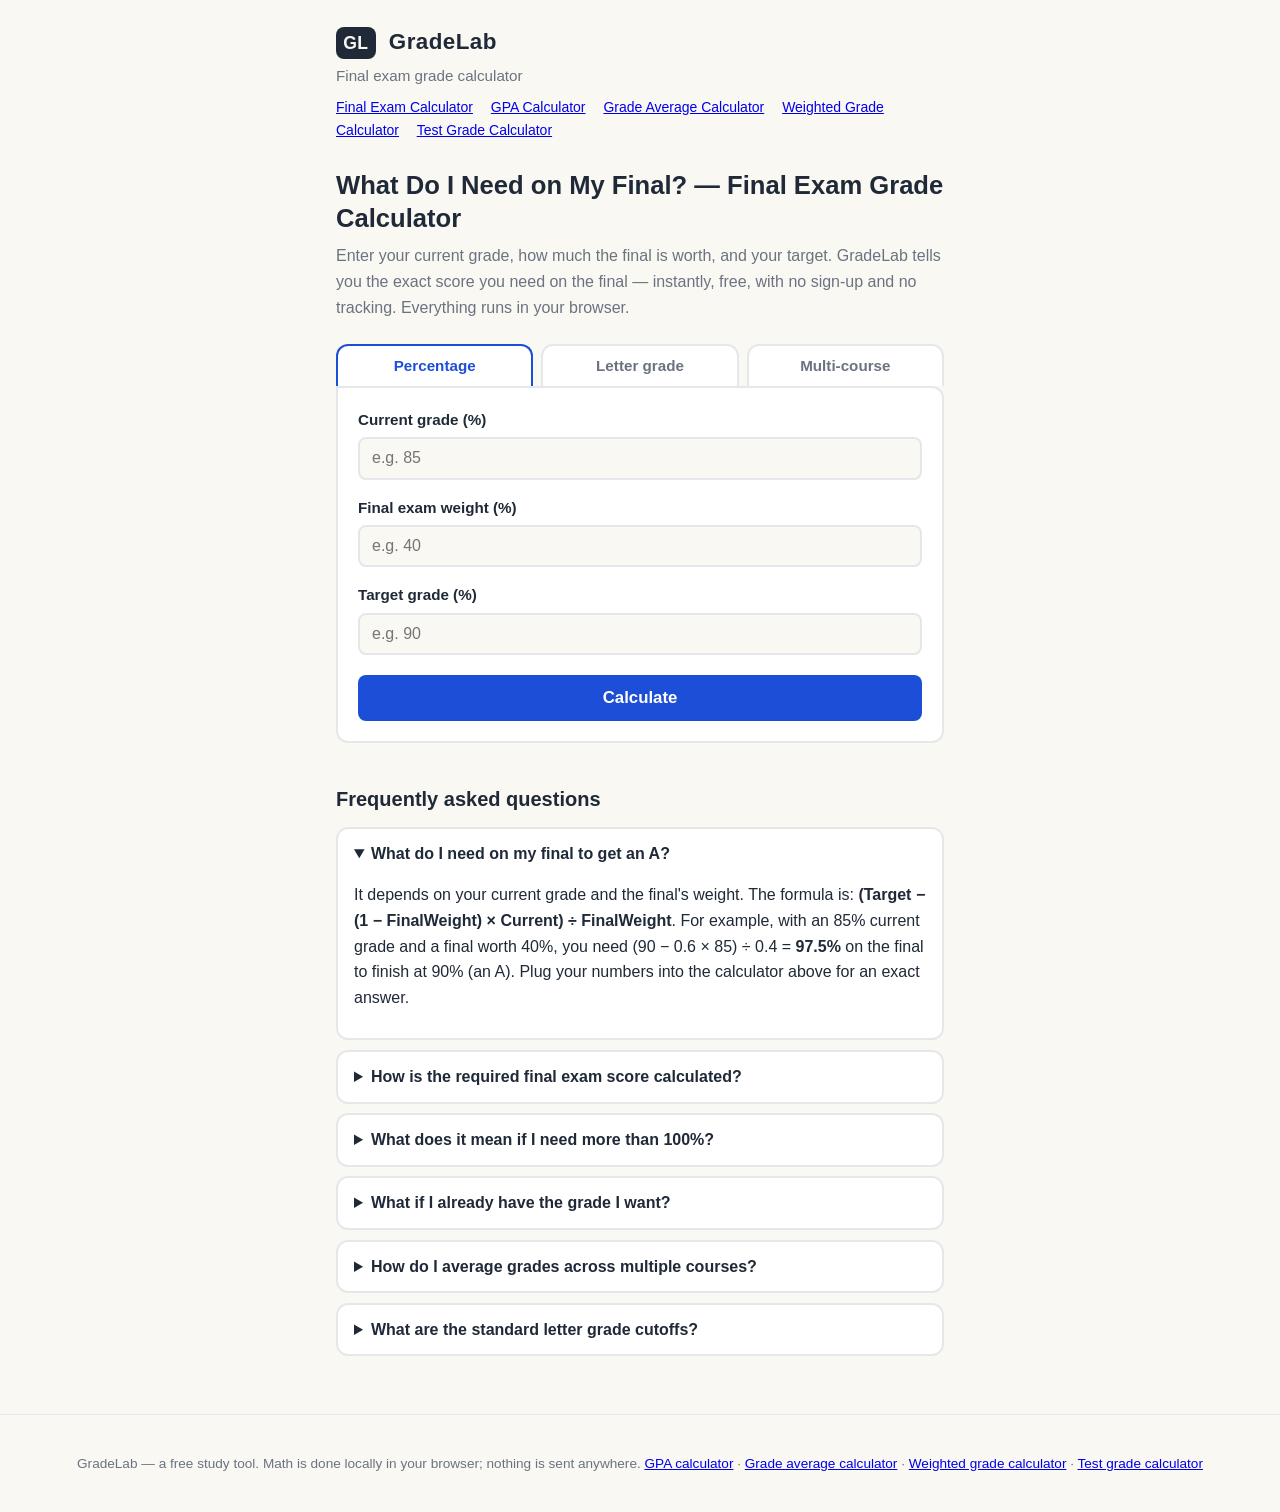
==== index.html @ ca59b260 "deploy index.html" ====
<!DOCTYPE html>
<html lang="en">
<head>
<meta charset="UTF-8">
<meta name="viewport" content="width=device-width, initial-scale=1.0">
<title>GradeLab — Final Exam Grade Calculator: What Do I Need on My Final?</title>
<meta name="description" content="Free final exam grade calculator. Enter your current grade, the final's weight, and your target — see exactly what score you need on the final. Supports letter grades and weighted multi-course averages. No sign-up, no tracking.">
<link rel="canonical" href="https://grade.mimito6.uk/">
<meta property="og:title" content="GradeLab — Final Exam Grade Calculator">
<meta property="og:description" content="Find out exactly what score you need on your final exam to hit your target grade. Free, instant, no sign-up.">
<meta property="og:type" content="website">
<meta property="og:url" content="https://grade.mimito6.uk/">
<link rel="stylesheet" href="styles.css">
<script type="application/ld+json">
{
  "@context": "https://schema.org",
  "@type": "WebApplication",
  "name": "GradeLab — Final Exam Grade Calculator",
  "url": "https://grade.mimito6.uk/",
  "applicationCategory": "EducationalApplication",
  "operatingSystem": "Any",
  "offers": { "@type": "Offer", "price": "0", "priceCurrency": "USD" },
  "description": "Free final exam grade calculator. Enter your current grade, the final exam's weight, and your target grade to see the exact score you need on the final."
}
</script>
<script type="application/ld+json">
{
  "@context": "https://schema.org",
  "@type": "FAQPage",
  "mainEntity": [
    {
      "@type": "Question",
      "name": "What do I need on my final to get an A?",
      "acceptedAnswer": { "@type": "Answer", "text": "It depends on your current grade and how much the final is worth. Use the formula: (Target − (1 − FinalWeight) × Current) ÷ FinalWeight. For example, with an 85% current grade and a final worth 40%, you need (90 − 0.6 × 85) ÷ 0.4 = 97.5% on the final to finish with a 90% (A). Enter your numbers in GradeLab's calculator above for an exact answer." }
    },
    {
      "@type": "Question",
      "name": "How is the required final exam score calculated?",
      "acceptedAnswer": { "@type": "Answer", "text": "The final course grade is a weighted average: FinalGrade = CurrentGrade × (1 − w) + FinalScore × w, where w is the final exam's weight as a decimal. Solving for the final score gives: Required = (Target − (1 − w) × Current) ÷ w." }
    },
    {
      "@type": "Question",
      "name": "What does it mean if the calculator says I need more than 100%?",
      "acceptedAnswer": { "@type": "Answer", "text": "It means the target is mathematically out of reach through the final exam alone — even a perfect 100% would not be enough. In that case the honest options are to aim for the highest achievable grade or ask your instructor about extra credit." }
    },
    {
      "@type": "Question",
      "name": "What if I already have the grade I want before the final?",
      "acceptedAnswer": { "@type": "Answer", "text": "If your current grade alone (weighted) already reaches your target, the required final score is zero or negative — meaning you are already safe. You cannot score below zero, so the calculator reports that you have locked in the grade." }
    },
    {
      "@type": "Question",
      "name": "How do I calculate grades across multiple courses with different weights?",
      "acceptedAnswer": { "@type": "Answer", "text": "Multiply each course grade by its weight and add them up; the weights must sum to 1 (or 100%). GradeLab's multi-course mode does this for you and shows the required final score for each course toward a shared target." }
    },
    {
      "@type": "Question",
      "name": "What are the standard letter grade cutoffs?",
      "acceptedAnswer": { "@type": "Answer", "text": "The common US scale is A ≥ 90%, B ≥ 80%, C ≥ 70%, D ≥ 60%, and F below 60%. With plus/minus grading, A+ ≥ 97%, A ≥ 93%, and A− ≥ 90%. Grading scales vary by school and instructor, so always confirm your syllabus." }
    }
  ]
}
</script>
</head>
<body>
<header class="site-header">
  <div class="brand"><span class="brand-mark">GL</span> GradeLab</div>
  <p class="tagline">Final exam grade calculator</p>
  <nav class="tools-nav" aria-label="GradeLab tools" style="margin-top:8px;font-size:14px;">
    <a href="./" aria-current="page" style="margin-right:14px;">Final Exam Calculator</a>
    <a href="gpa-calculator" style="margin-right:14px;">GPA Calculator</a>
    <a href="grade-average" style="margin-right:14px;">Grade Average Calculator</a>
    <a href="weighted-grade" style="margin-right:14px;">Weighted Grade Calculator</a>
    <a href="test-grade">Test Grade Calculator</a>
  </nav>
</header>

<main>
  <h1>What Do I Need on My Final? — Final Exam Grade Calculator</h1>
  <p class="intro">Enter your current grade, how much the final is worth, and your target. GradeLab tells you the exact score you need on the final — instantly, free, with no sign-up and no tracking. Everything runs in your browser.</p>

  <nav class="tabs" aria-label="Calculator modes">
    <button class="tab active" data-tab="percent" aria-selected="true">Percentage</button>
    <button class="tab" data-tab="letter" aria-selected="false">Letter grade</button>
    <button class="tab" data-tab="multi" aria-selected="false">Multi-course</button>
  </nav>

  <!-- Percentage mode -->
  <section id="tab-percent" class="panel active" aria-label="Percentage calculator">
    <div class="field">
      <label for="p-current">Current grade (%)</label>
      <input id="p-current" type="number" min="0" max="100" step="0.1" placeholder="e.g. 85" inputmode="decimal">
    </div>
    <div class="field">
      <label for="p-weight">Final exam weight (%)</label>
      <input id="p-weight" type="number" min="0.1" max="100" step="0.1" placeholder="e.g. 40" inputmode="decimal">
    </div>
    <div class="field">
      <label for="p-target">Target grade (%)</label>
      <input id="p-target" type="number" min="0" max="100" step="0.1" placeholder="e.g. 90" inputmode="decimal">
    </div>
    <button class="calc-btn" data-mode="percent">Calculate</button>
    <div class="result" id="result-percent" aria-live="polite"></div>
  </section>

  <!-- Letter grade mode -->
  <section id="tab-letter" class="panel" aria-label="Letter grade calculator">
    <div class="field">
      <label for="l-current">Current grade (%)</label>
      <input id="l-current" type="number" min="0" max="100" step="0.1" placeholder="e.g. 85" inputmode="decimal">
    </div>
    <div class="field">
      <label for="l-weight">Final exam weight (%)</label>
      <input id="l-weight" type="number" min="0.1" max="100" step="0.1" placeholder="e.g. 40" inputmode="decimal">
    </div>
    <div class="field">
      <label for="l-target">Target letter grade</label>
      <select id="l-target">
        <option value="A">A (≥90%)</option>
        <option value="B">B (≥80%)</option>
        <option value="C">C (≥70%)</option>
        <option value="D">D (≥60%)</option>
      </select>
    </div>
    <div class="field checkbox-field">
      <label><input type="checkbox" id="l-plusminus"> Use plus/minus scale (A+ ≥97, A ≥93, A− ≥90…)</label>
    </div>
    <button class="calc-btn" data-mode="letter">Calculate</button>
    <div class="result" id="result-letter" aria-live="polite"></div>
    <p class="note">Standard US cutoffs; your school's scale may differ — check your syllabus.</p>
  </section>

  <!-- Multi-course mode -->
  <section id="tab-multi" class="panel" aria-label="Multi-course calculator">
    <p class="hint">Add one row per course. Weights must add up to 100%.</p>
    <div id="course-rows"></div>
    <button class="ghost-btn" id="add-course">+ Add course</button>
    <div class="field">
      <label for="m-target">Target grade for each course (%)</label>
      <input id="m-target" type="number" min="0" max="100" step="0.1" placeholder="e.g. 90" inputmode="decimal">
    </div>
    <div class="field">
      <label for="m-weight">Final exam weight in each course (%)</label>
      <input id="m-weight" type="number" min="0.1" max="100" step="0.1" placeholder="e.g. 40" inputmode="decimal">
    </div>
    <button class="calc-btn" data-mode="multi">Calculate</button>
    <div class="result" id="result-multi" aria-live="polite"></div>
  </section>

  <section class="faq" aria-label="Frequently asked questions">
    <h2>Frequently asked questions</h2>
    <details open>
      <summary>What do I need on my final to get an A?</summary>
      <p>It depends on your current grade and the final's weight. The formula is: <strong>(Target − (1 − FinalWeight) × Current) ÷ FinalWeight</strong>. For example, with an 85% current grade and a final worth 40%, you need (90 − 0.6 × 85) ÷ 0.4 = <strong>97.5%</strong> on the final to finish at 90% (an A). Plug your numbers into the calculator above for an exact answer.</p>
    </details>
    <details>
      <summary>How is the required final exam score calculated?</summary>
      <p>Your final course grade is a weighted average: <strong>FinalGrade = CurrentGrade × (1 − w) + FinalScore × w</strong>, where <em>w</em> is the final exam's weight as a decimal (e.g. 40% → 0.4). Solving for the final score gives: <strong>Required = (Target − (1 − w) × Current) ÷ w</strong>.</p>
    </details>
    <details>
      <summary>What does it mean if I need more than 100%?</summary>
      <p>It means the target is mathematically out of reach through the final alone — even a perfect score wouldn't get you there. The honest move is to aim for the highest grade you <em>can</em> reach, or ask your instructor about extra credit.</p>
    </details>
    <details>
      <summary>What if I already have the grade I want?</summary>
      <p>If your current grade, weighted, already meets your target, the required final score is zero or negative. That means you're already safe — you've locked in the grade no matter what happens on the final (as long as the syllabus doesn't require a minimum final score).</p>
    </details>
    <details>
      <summary>How do I average grades across multiple courses?</summary>
      <p>Multiply each course grade by its weight and add them up; the weights must total 100%. The multi-course mode above does this for you and shows the required final score for each course toward a shared target.</p>
    </details>
    <details>
      <summary>What are the standard letter grade cutoffs?</summary>
      <p>The common US scale is A ≥ 90%, B ≥ 80%, C ≥ 70%, D ≥ 60%, F below 60%. With plus/minus grading: A+ ≥ 97%, A ≥ 93%, A− ≥ 90%. Grading scales vary by school and instructor, so always confirm your syllabus.</p>
    </details>
  </section>
</main>

<footer class="site-footer">
  <p>GradeLab — a free study tool. Math is done locally in your browser; nothing is sent anywhere. <a href="gpa-calculator">GPA calculator</a> · <a href="grade-average">Grade average calculator</a> · <a href="weighted-grade">Weighted grade calculator</a> · <a href="test-grade">Test grade calculator</a></p>
</footer>

<script src="app.js"></script>
</body>
</html>
---- styles.css ----
/* GradeLab — grade-sheet inspired, mobile-first, no external requests */
:root {
  --paper: #faf8f3;
  --ink: #1f2937;
  --muted: #6b7280;
  --accent: #1d4ed8;
  --accent-soft: #dbeafe;
  --good: #166534;
  --good-bg: #dcfce7;
  --warn: #92400e;
  --warn-bg: #fef3c7;
  --bad: #991b1b;
  --bad-bg: #fee2e2;
  --line: #e5e7eb;
  --radius: 12px;
}
* { box-sizing: border-box; }
body {
  margin: 0;
  background: var(--paper);
  color: var(--ink);
  font-family: -apple-system, BlinkMacSystemFont, "Segoe UI", Roboto, Helvetica, Arial, sans-serif;
  line-height: 1.6;
}
.site-header {
  padding: 1.5rem 1rem 0.5rem;
  max-width: 640px;
  margin: 0 auto;
}
.brand { font-weight: 800; font-size: 1.4rem; letter-spacing: 0.02em; }
.brand-mark {
  display: inline-block;
  background: var(--ink);
  color: var(--paper);
  border-radius: 8px;
  padding: 0.1rem 0.45rem;
  margin-right: 0.4rem;
  font-size: 1.1rem;
}
.tagline { color: var(--muted); margin: 0.25rem 0 0; font-size: 0.95rem; }
main { max-width: 640px; margin: 0 auto; padding: 0 1rem 3rem; }
h1 { font-size: 1.6rem; line-height: 1.3; margin: 1.25rem 0 0.5rem; }
.intro { color: var(--muted); margin-top: 0; }
h2 { font-size: 1.25rem; margin: 2.5rem 0 0.75rem; }

.tabs {
  display: flex;
  gap: 0.5rem;
  margin: 1.5rem 0 0;
}
.tab {
  flex: 1;
  padding: 0.7rem 0.25rem;
  border: 2px solid var(--line);
  background: #fff;
  border-radius: var(--radius) var(--radius) 0 0;
  border-bottom: none;
  font-size: 0.95rem;
  font-weight: 600;
  cursor: pointer;
  color: var(--muted);
}
.tab.active { color: var(--accent); border-color: var(--accent); background: #fff; }
.panel {
  display: none;
  background: #fff;
  border: 2px solid var(--line);
  border-top: 2px solid var(--line);
  border-radius: 0 var(--radius) var(--radius) var(--radius);
  padding: 1.25rem;
}
.panel.active { display: block; }
.field { margin-bottom: 1rem; }
.field label { display: block; font-weight: 600; margin-bottom: 0.3rem; font-size: 0.95rem; }
.field input[type="number"],
.field input[type="text"],
.field select {
  width: 100%;
  padding: 0.65rem 0.75rem;
  font-size: 1rem;
  border: 2px solid var(--line);
  border-radius: 8px;
  background: var(--paper);
}
.field input:focus, .field select:focus { outline: 2px solid var(--accent); border-color: var(--accent); }
.checkbox-field label { font-weight: 400; display: flex; gap: 0.5rem; align-items: flex-start; }
.checkbox-field input { margin-top: 0.3rem; }
.hint { color: var(--muted); font-size: 0.9rem; margin-top: 0; }
.note { color: var(--muted); font-size: 0.85rem; margin-top: 1rem; }

.calc-btn {
  width: 100%;
  padding: 0.8rem;
  font-size: 1.05rem;
  font-weight: 700;
  color: #fff;
  background: var(--accent);
  border: none;
  border-radius: 8px;
  cursor: pointer;
  margin-top: 0.25rem;
}
.calc-btn:hover { background: #1e40af; }
.ghost-btn {
  padding: 0.5rem 0.9rem;
  font-size: 0.9rem;
  font-weight: 600;
  color: var(--accent);
  background: var(--accent-soft);
  border: none;
  border-radius: 8px;
  cursor: pointer;
  margin-bottom: 1rem;
}

.result { margin-top: 1.25rem; display: none; }
.result.show { display: block; }
.result-card {
  border-radius: var(--radius);
  padding: 1rem 1.1rem;
  border: 2px solid var(--line);
}
.result-card.good { background: var(--good-bg); border-color: var(--good); }
.result-card.ok { background: #eff6ff; border-color: var(--accent); }
.result-card.close { background: var(--warn-bg); border-color: var(--warn); }
.result-card.impossible { background: var(--bad-bg); border-color: var(--bad); }
.result-card .big {
  font-size: 2rem;
  font-weight: 800;
  margin: 0.25rem 0;
}
.result-card .good .big, .result-card.good .big { color: var(--good); }
.result-card.ok .big { color: var(--accent); }
.result-card.close .big { color: var(--warn); }
.result-card.impossible .big { color: var(--bad); }
.result-card .math {
  font-size: 0.85rem;
  color: var(--muted);
  margin-top: 0.5rem;
  font-family: ui-monospace, SFMono-Regular, Menlo, monospace;
}
.result-card p { margin: 0.4rem 0; }

.course-row {
  display: grid;
  grid-template-columns: 1fr 5.5rem 5.5rem auto;
  gap: 0.5rem;
  align-items: end;
  margin-bottom: 0.75rem;
}
.course-row .field { margin-bottom: 0; }
.course-row .field label { font-size: 0.8rem; }
.remove-course {
  background: none;
  border: none;
  color: var(--bad);
  font-size: 1.3rem;
  cursor: pointer;
  padding: 0.4rem 0.5rem;
  line-height: 1;
}
.multi-summary { font-weight: 700; margin-bottom: 0.75rem; }
.multi-table { width: 100%; border-collapse: collapse; font-size: 0.95rem; }
.multi-table th, .multi-table td {
  text-align: left;
  padding: 0.5rem 0.4rem;
  border-bottom: 1px solid var(--line);
}
.multi-table td.num, .multi-table th.num { text-align: right; font-variant-numeric: tabular-nums; }

.faq details {
  background: #fff;
  border: 2px solid var(--line);
  border-radius: var(--radius);
  padding: 0.75rem 1rem;
  margin-bottom: 0.6rem;
}
.faq summary { font-weight: 700; cursor: pointer; }
.faq p { color: var(--ink); }

.site-footer {
  border-top: 1px solid var(--line);
  padding: 1.5rem 1rem;
  text-align: center;
  color: var(--muted);
  font-size: 0.85rem;
}

@media (max-width: 480px) {
  .course-row { grid-template-columns: 1fr 4.5rem 4.5rem auto; }
  h1 { font-size: 1.4rem; }
}
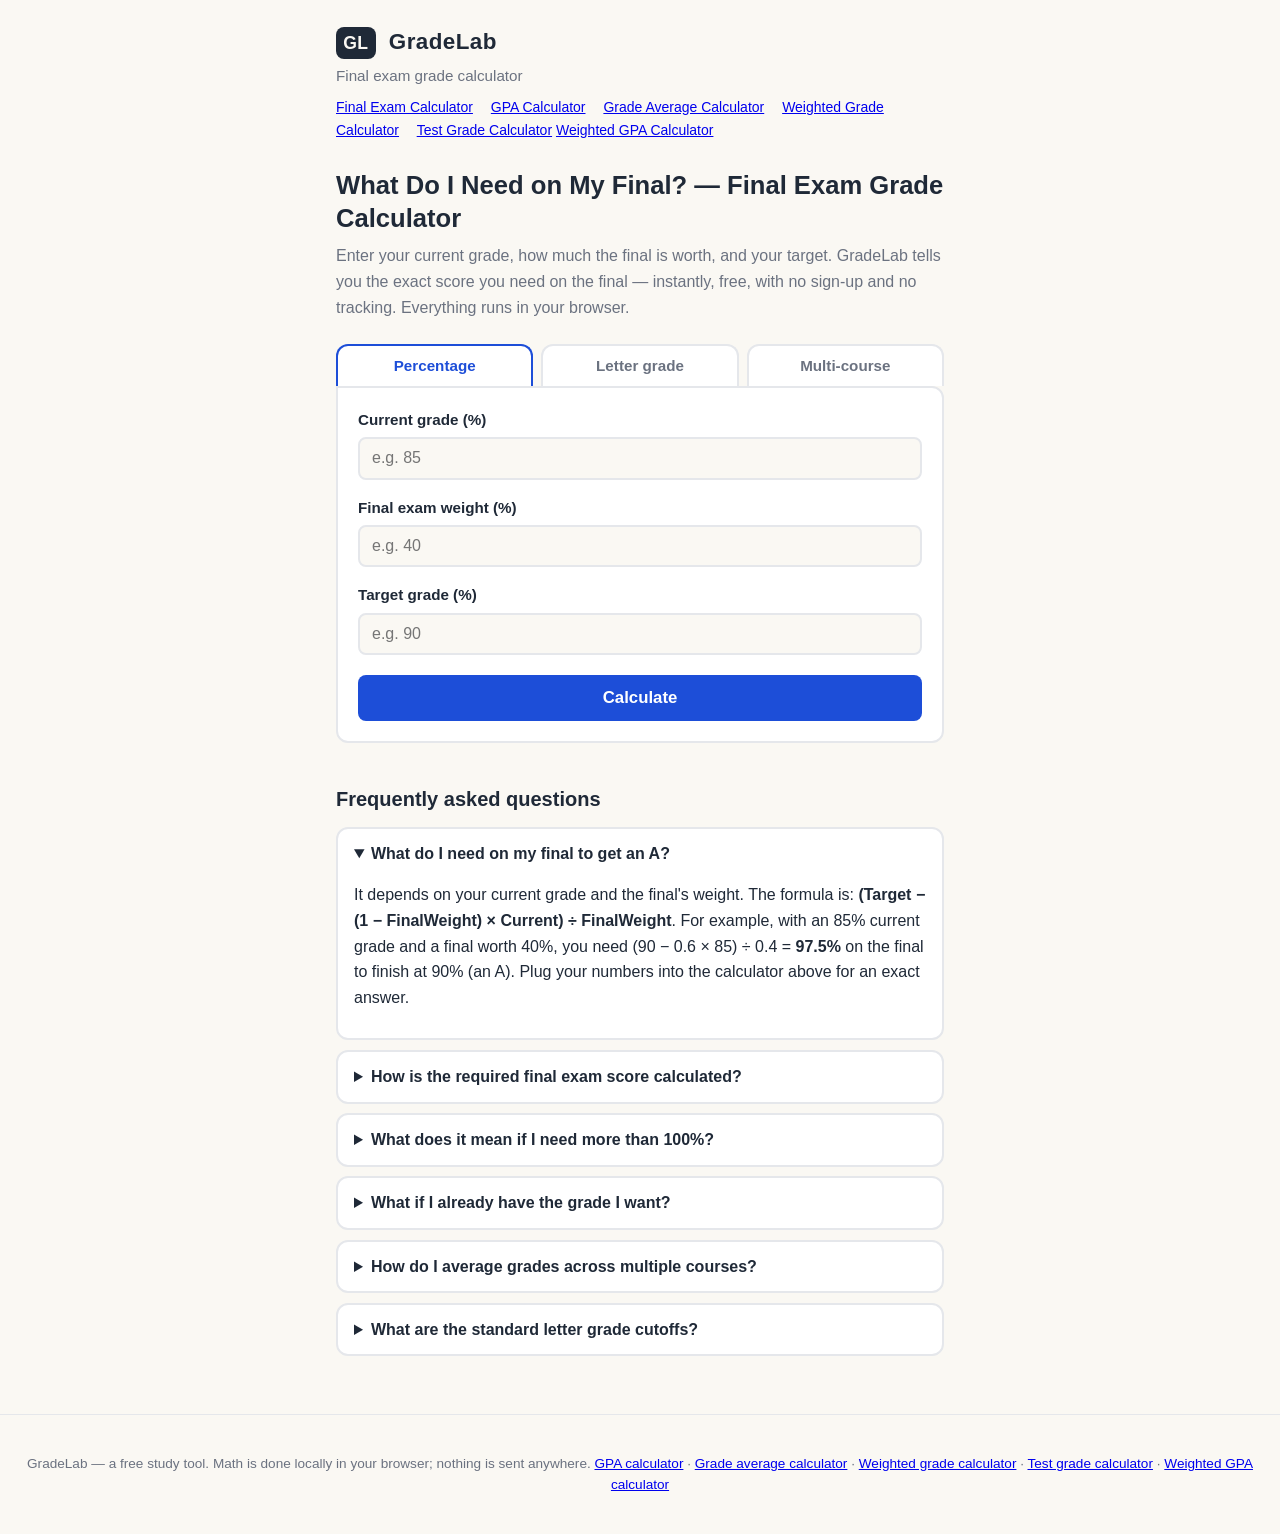
==== commit 7dd52bff: "deploy index.html" ====
--- a/index.html
+++ b/index.html
@@ -72,6 +72,7 @@
     <a href="grade-average" style="margin-right:14px;">Grade Average Calculator</a>
     <a href="weighted-grade" style="margin-right:14px;">Weighted Grade Calculator</a>
     <a href="test-grade">Test Grade Calculator</a>
+    <a href="weighted-gpa">Weighted GPA Calculator</a>
   </nav>
 </header>
 
@@ -177,7 +178,7 @@
 </main>
 
 <footer class="site-footer">
-  <p>GradeLab — a free study tool. Math is done locally in your browser; nothing is sent anywhere. <a href="gpa-calculator">GPA calculator</a> · <a href="grade-average">Grade average calculator</a> · <a href="weighted-grade">Weighted grade calculator</a> · <a href="test-grade">Test grade calculator</a></p>
+  <p>GradeLab — a free study tool. Math is done locally in your browser; nothing is sent anywhere. <a href="gpa-calculator">GPA calculator</a> · <a href="grade-average">Grade average calculator</a> · <a href="weighted-grade">Weighted grade calculator</a> · <a href="test-grade">Test grade calculator</a> · <a href="weighted-gpa">Weighted GPA calculator</a></p>
 </footer>
 
 <script src="app.js"></script>
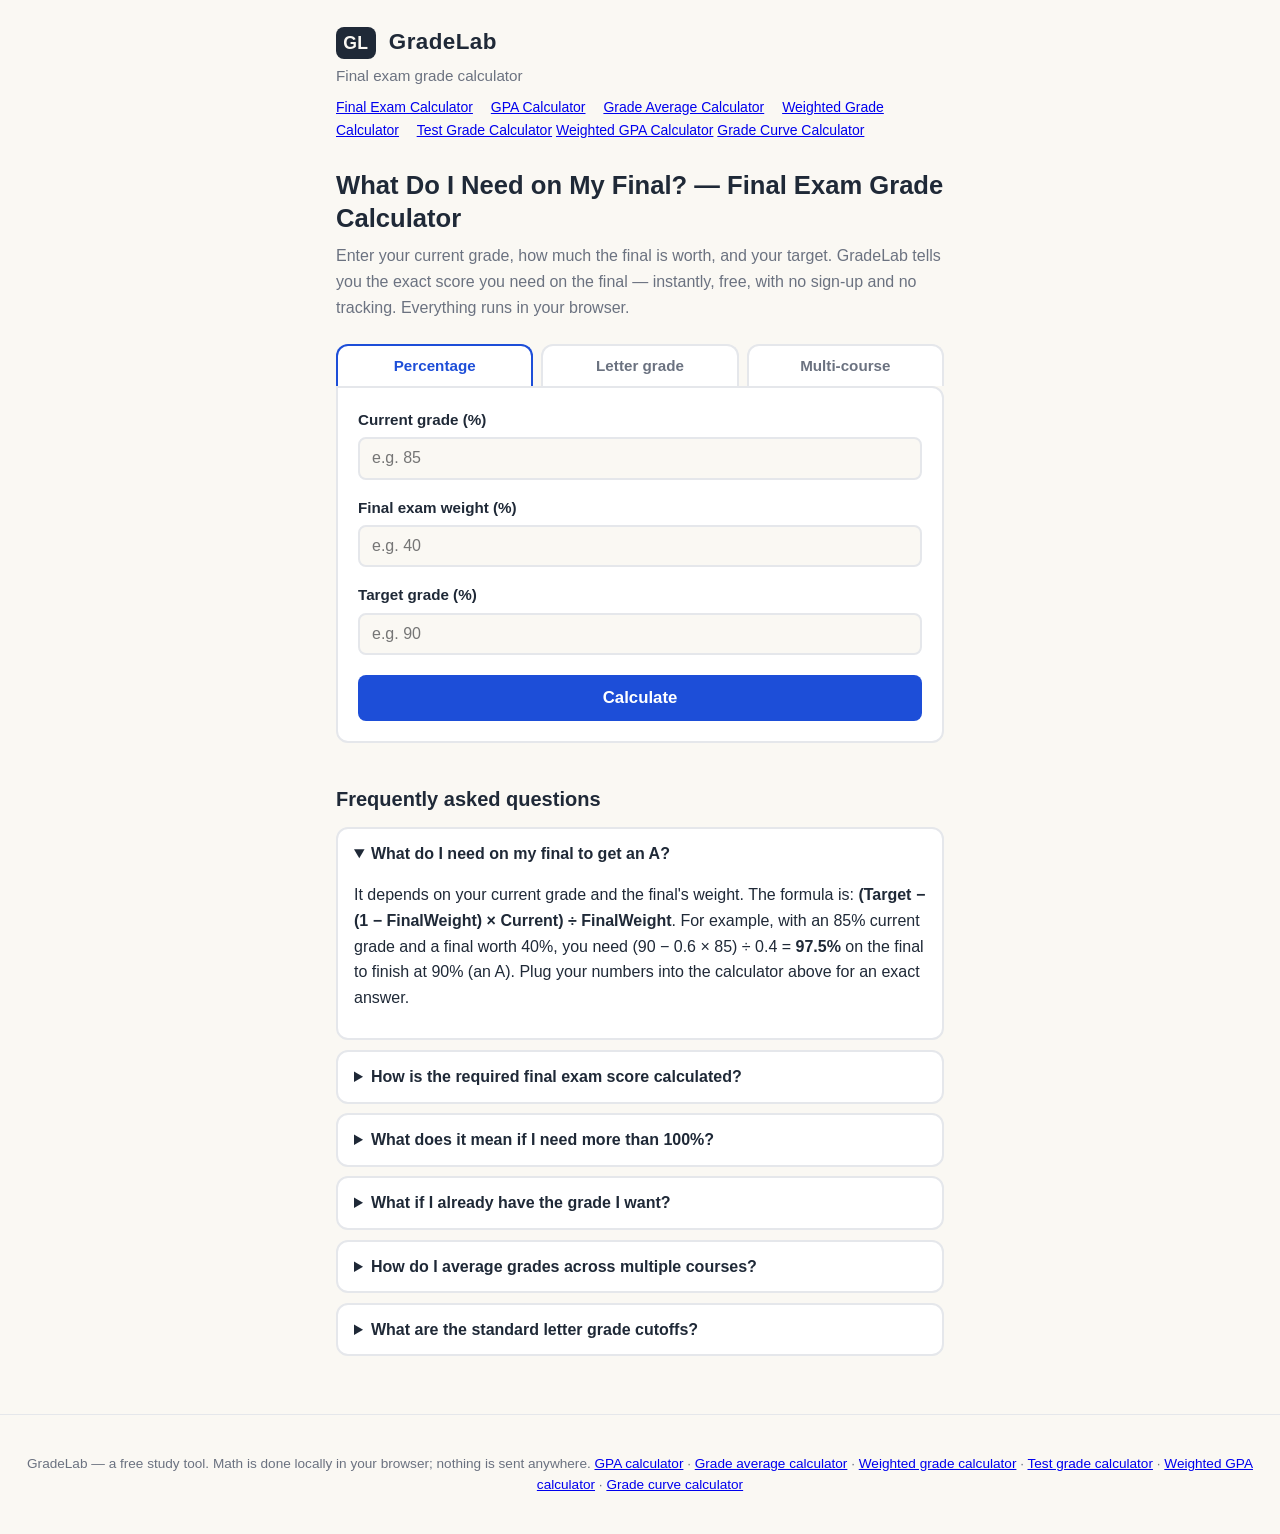
==== commit 8f921533: "deploy index.html" ====
--- a/index.html
+++ b/index.html
@@ -73,6 +73,7 @@
     <a href="weighted-grade" style="margin-right:14px;">Weighted Grade Calculator</a>
     <a href="test-grade">Test Grade Calculator</a>
     <a href="weighted-gpa">Weighted GPA Calculator</a>
+    <a href="grade-curve">Grade Curve Calculator</a>
   </nav>
 </header>
 
@@ -178,7 +179,7 @@
 </main>
 
 <footer class="site-footer">
-  <p>GradeLab — a free study tool. Math is done locally in your browser; nothing is sent anywhere. <a href="gpa-calculator">GPA calculator</a> · <a href="grade-average">Grade average calculator</a> · <a href="weighted-grade">Weighted grade calculator</a> · <a href="test-grade">Test grade calculator</a> · <a href="weighted-gpa">Weighted GPA calculator</a></p>
+  <p>GradeLab — a free study tool. Math is done locally in your browser; nothing is sent anywhere. <a href="gpa-calculator">GPA calculator</a> · <a href="grade-average">Grade average calculator</a> · <a href="weighted-grade">Weighted grade calculator</a> · <a href="test-grade">Test grade calculator</a> · <a href="weighted-gpa">Weighted GPA calculator</a> · <a href="grade-curve">Grade curve calculator</a></p>
 </footer>
 
 <script src="app.js"></script>
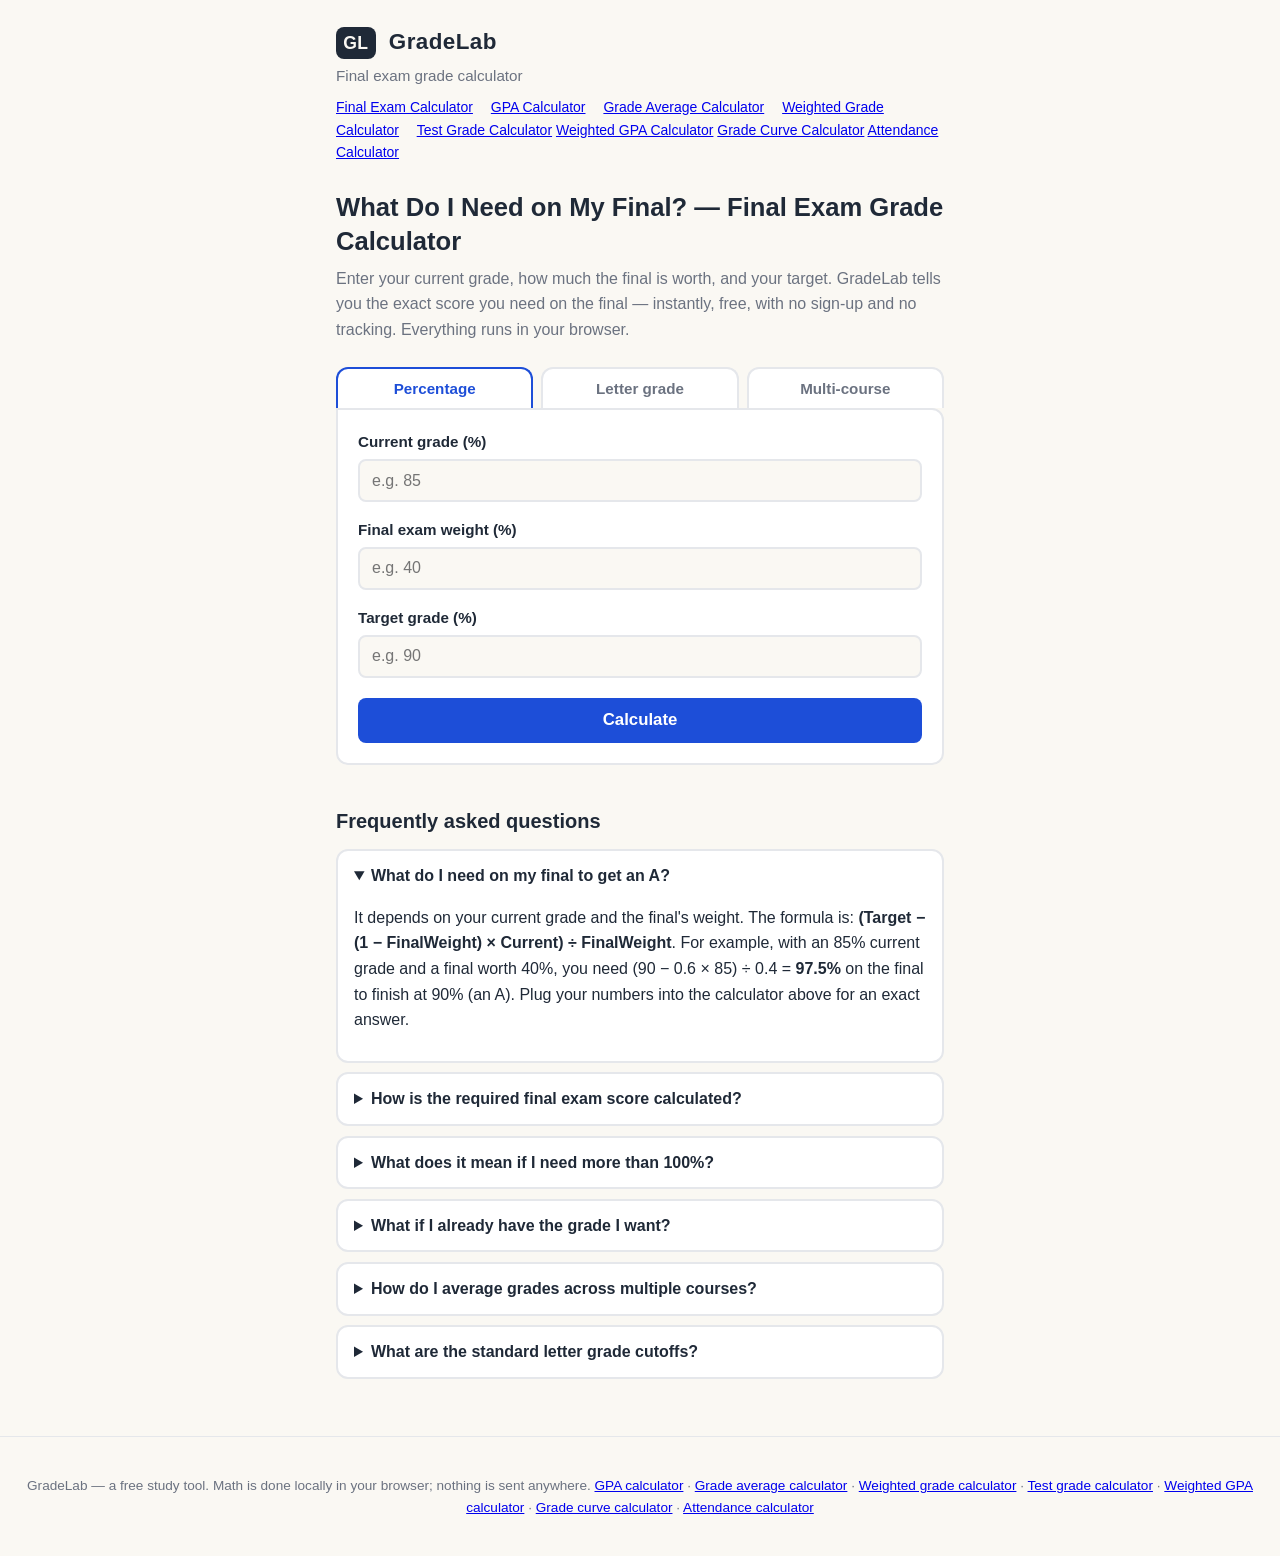
==== commit 6d48fb12: "deploy index.html" ====
--- a/index.html
+++ b/index.html
@@ -74,6 +74,7 @@
     <a href="test-grade">Test Grade Calculator</a>
     <a href="weighted-gpa">Weighted GPA Calculator</a>
     <a href="grade-curve">Grade Curve Calculator</a>
+    <a href="attendance">Attendance Calculator</a>
   </nav>
 </header>
 
@@ -179,7 +180,7 @@
 </main>
 
 <footer class="site-footer">
-  <p>GradeLab — a free study tool. Math is done locally in your browser; nothing is sent anywhere. <a href="gpa-calculator">GPA calculator</a> · <a href="grade-average">Grade average calculator</a> · <a href="weighted-grade">Weighted grade calculator</a> · <a href="test-grade">Test grade calculator</a> · <a href="weighted-gpa">Weighted GPA calculator</a> · <a href="grade-curve">Grade curve calculator</a></p>
+  <p>GradeLab — a free study tool. Math is done locally in your browser; nothing is sent anywhere. <a href="gpa-calculator">GPA calculator</a> · <a href="grade-average">Grade average calculator</a> · <a href="weighted-grade">Weighted grade calculator</a> · <a href="test-grade">Test grade calculator</a> · <a href="weighted-gpa">Weighted GPA calculator</a> · <a href="grade-curve">Grade curve calculator</a> · <a href="attendance">Attendance calculator</a></p>
 </footer>
 
 <script src="app.js"></script>
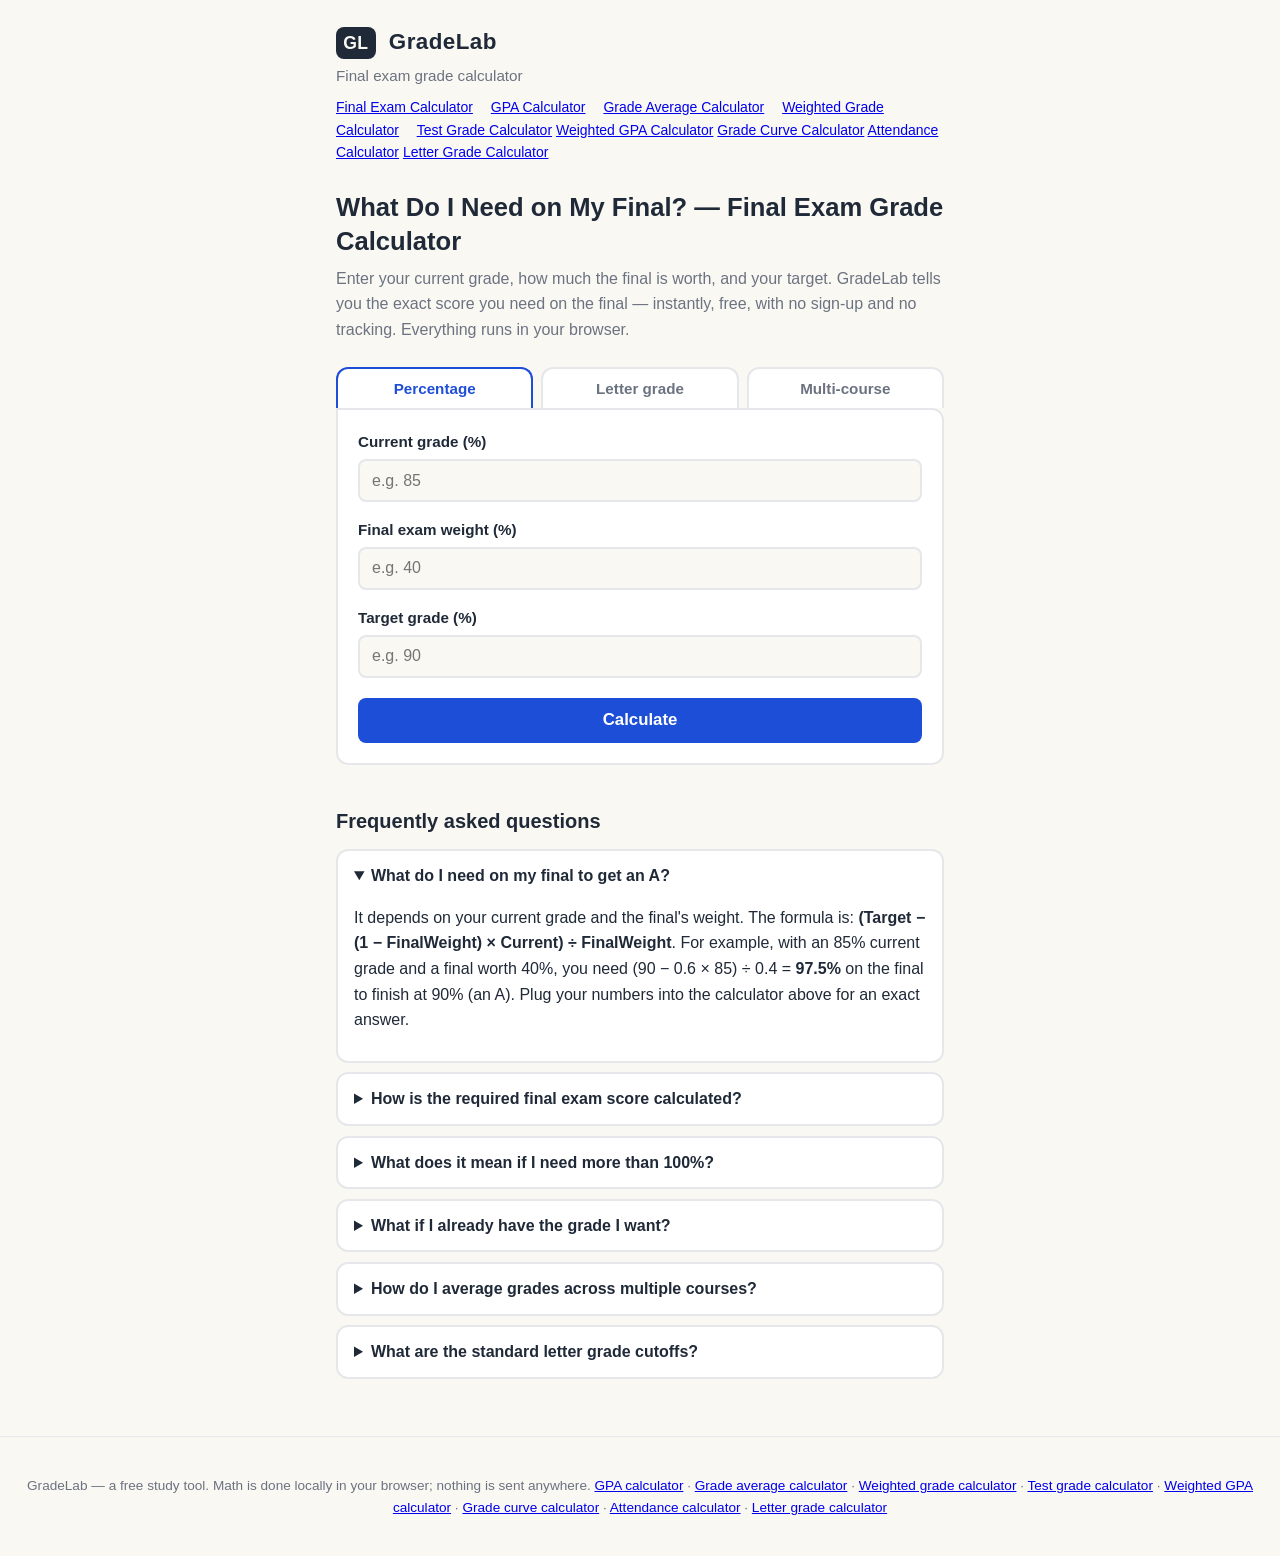
==== commit c18db790: "deploy index.html" ====
--- a/index.html
+++ b/index.html
@@ -75,6 +75,7 @@
     <a href="weighted-gpa">Weighted GPA Calculator</a>
     <a href="grade-curve">Grade Curve Calculator</a>
     <a href="attendance">Attendance Calculator</a>
+    <a href="letter-grade">Letter Grade Calculator</a>
   </nav>
 </header>
 
@@ -180,7 +181,7 @@
 </main>
 
 <footer class="site-footer">
-  <p>GradeLab — a free study tool. Math is done locally in your browser; nothing is sent anywhere. <a href="gpa-calculator">GPA calculator</a> · <a href="grade-average">Grade average calculator</a> · <a href="weighted-grade">Weighted grade calculator</a> · <a href="test-grade">Test grade calculator</a> · <a href="weighted-gpa">Weighted GPA calculator</a> · <a href="grade-curve">Grade curve calculator</a> · <a href="attendance">Attendance calculator</a></p>
+  <p>GradeLab — a free study tool. Math is done locally in your browser; nothing is sent anywhere. <a href="gpa-calculator">GPA calculator</a> · <a href="grade-average">Grade average calculator</a> · <a href="weighted-grade">Weighted grade calculator</a> · <a href="test-grade">Test grade calculator</a> · <a href="weighted-gpa">Weighted GPA calculator</a> · <a href="grade-curve">Grade curve calculator</a> · <a href="attendance">Attendance calculator</a> · <a href="letter-grade">Letter grade calculator</a></p>
 </footer>
 
 <script src="app.js"></script>
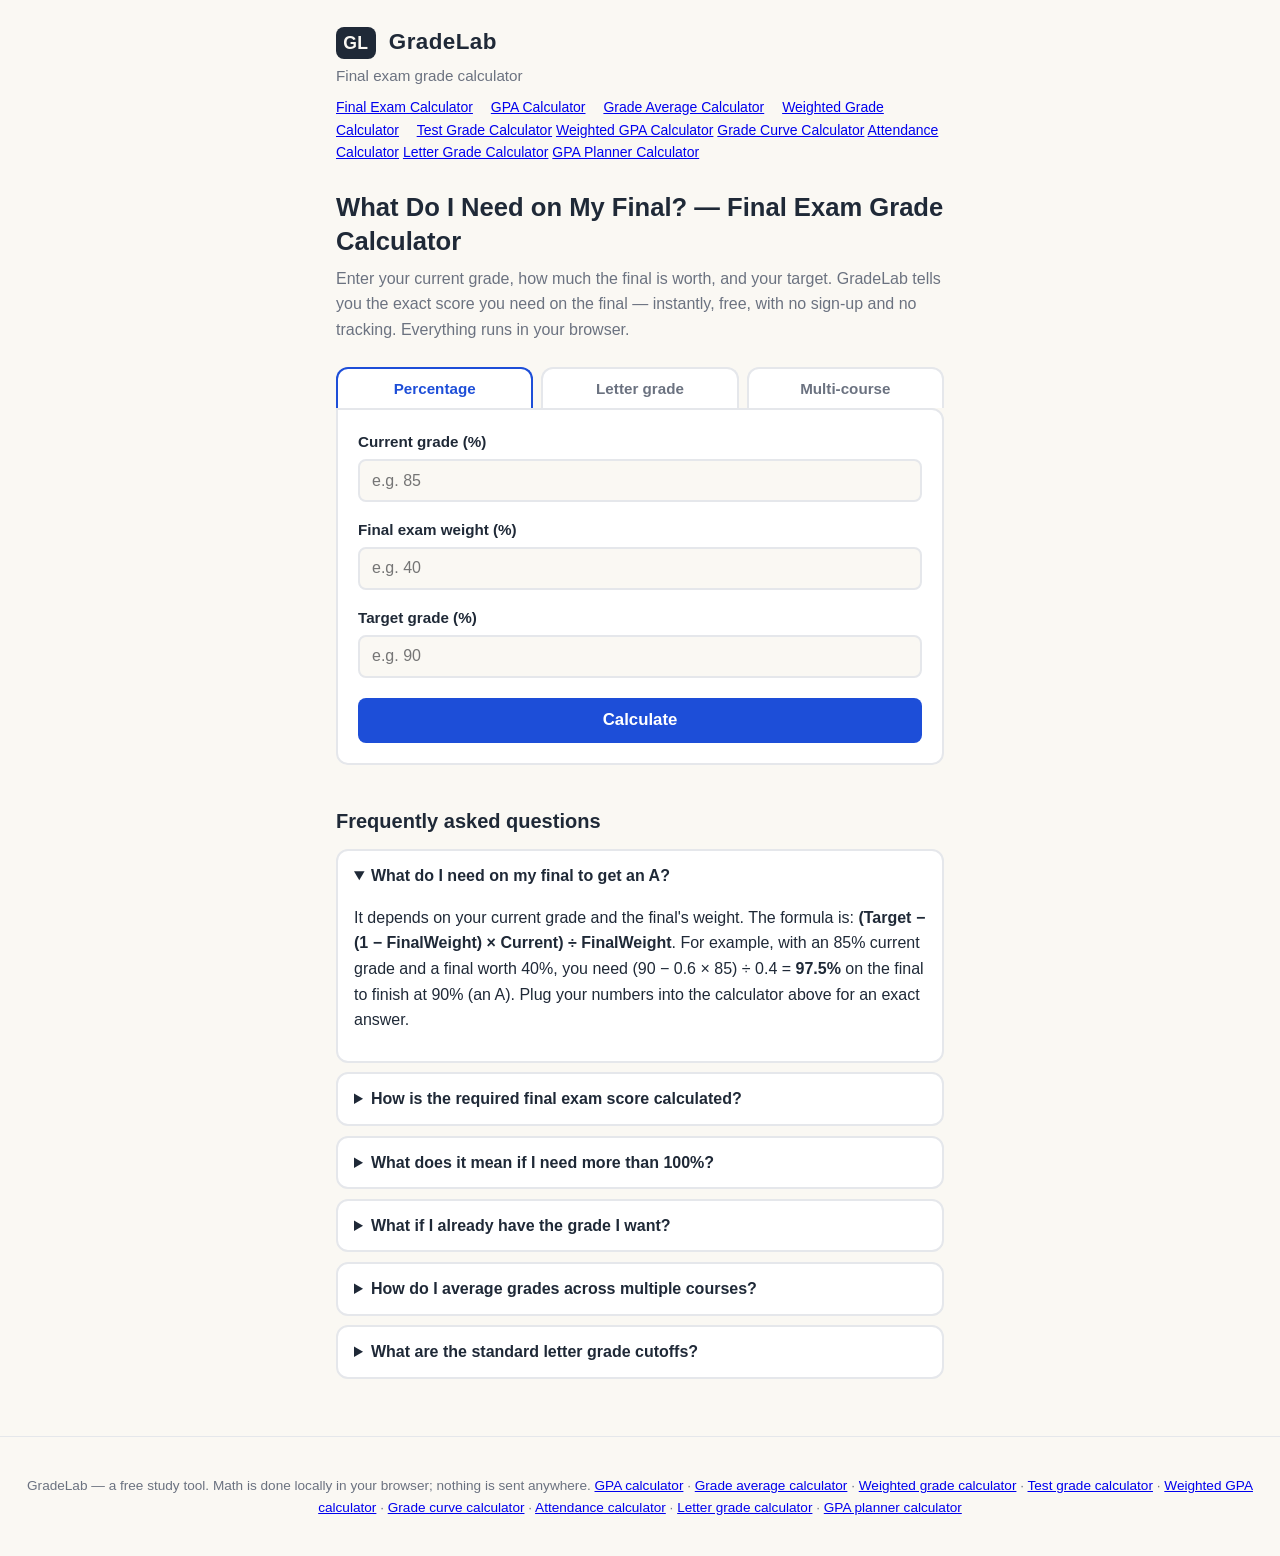
==== commit bd925d29: "deploy index.html" ====
--- a/index.html
+++ b/index.html
@@ -76,6 +76,7 @@
     <a href="grade-curve">Grade Curve Calculator</a>
     <a href="attendance">Attendance Calculator</a>
     <a href="letter-grade">Letter Grade Calculator</a>
+    <a href="gpa-planner">GPA Planner Calculator</a>
   </nav>
 </header>
 
@@ -181,7 +182,7 @@
 </main>
 
 <footer class="site-footer">
-  <p>GradeLab — a free study tool. Math is done locally in your browser; nothing is sent anywhere. <a href="gpa-calculator">GPA calculator</a> · <a href="grade-average">Grade average calculator</a> · <a href="weighted-grade">Weighted grade calculator</a> · <a href="test-grade">Test grade calculator</a> · <a href="weighted-gpa">Weighted GPA calculator</a> · <a href="grade-curve">Grade curve calculator</a> · <a href="attendance">Attendance calculator</a> · <a href="letter-grade">Letter grade calculator</a></p>
+  <p>GradeLab — a free study tool. Math is done locally in your browser; nothing is sent anywhere. <a href="gpa-calculator">GPA calculator</a> · <a href="grade-average">Grade average calculator</a> · <a href="weighted-grade">Weighted grade calculator</a> · <a href="test-grade">Test grade calculator</a> · <a href="weighted-gpa">Weighted GPA calculator</a> · <a href="grade-curve">Grade curve calculator</a> · <a href="attendance">Attendance calculator</a> · <a href="letter-grade">Letter grade calculator</a> · <a href="gpa-planner">GPA planner calculator</a></p>
 </footer>
 
 <script src="app.js"></script>
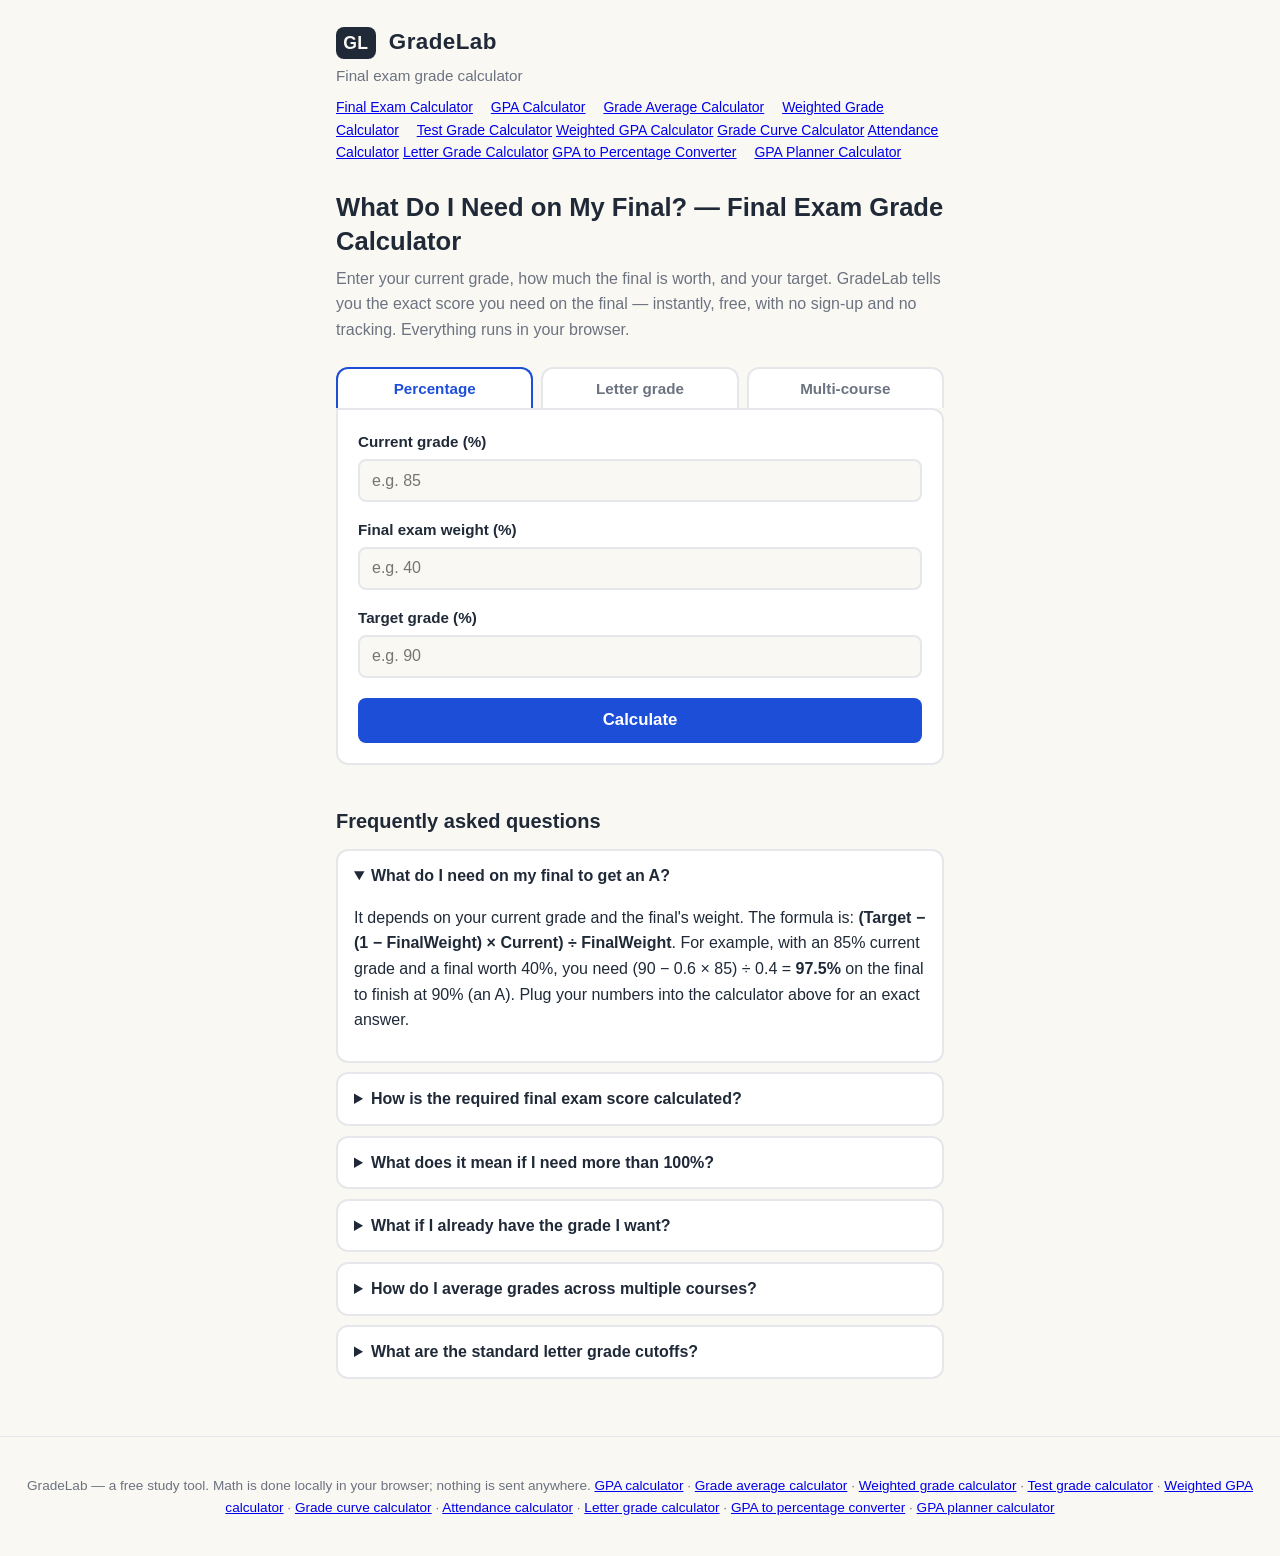
==== commit 076ff56b: "deploy index.html" ====
--- a/index.html
+++ b/index.html
@@ -76,6 +76,7 @@
     <a href="grade-curve">Grade Curve Calculator</a>
     <a href="attendance">Attendance Calculator</a>
     <a href="letter-grade">Letter Grade Calculator</a>
+    <a href="gpa-to-percentage" style="margin-right:14px;">GPA to Percentage Converter</a>
     <a href="gpa-planner">GPA Planner Calculator</a>
   </nav>
 </header>
@@ -182,7 +183,7 @@
 </main>
 
 <footer class="site-footer">
-  <p>GradeLab — a free study tool. Math is done locally in your browser; nothing is sent anywhere. <a href="gpa-calculator">GPA calculator</a> · <a href="grade-average">Grade average calculator</a> · <a href="weighted-grade">Weighted grade calculator</a> · <a href="test-grade">Test grade calculator</a> · <a href="weighted-gpa">Weighted GPA calculator</a> · <a href="grade-curve">Grade curve calculator</a> · <a href="attendance">Attendance calculator</a> · <a href="letter-grade">Letter grade calculator</a> · <a href="gpa-planner">GPA planner calculator</a></p>
+  <p>GradeLab — a free study tool. Math is done locally in your browser; nothing is sent anywhere. <a href="gpa-calculator">GPA calculator</a> · <a href="grade-average">Grade average calculator</a> · <a href="weighted-grade">Weighted grade calculator</a> · <a href="test-grade">Test grade calculator</a> · <a href="weighted-gpa">Weighted GPA calculator</a> · <a href="grade-curve">Grade curve calculator</a> · <a href="attendance">Attendance calculator</a> · <a href="letter-grade">Letter grade calculator</a> · <a href="gpa-to-percentage">GPA to percentage converter</a> · <a href="gpa-planner">GPA planner calculator</a></p>
 </footer>
 
 <script src="app.js"></script>
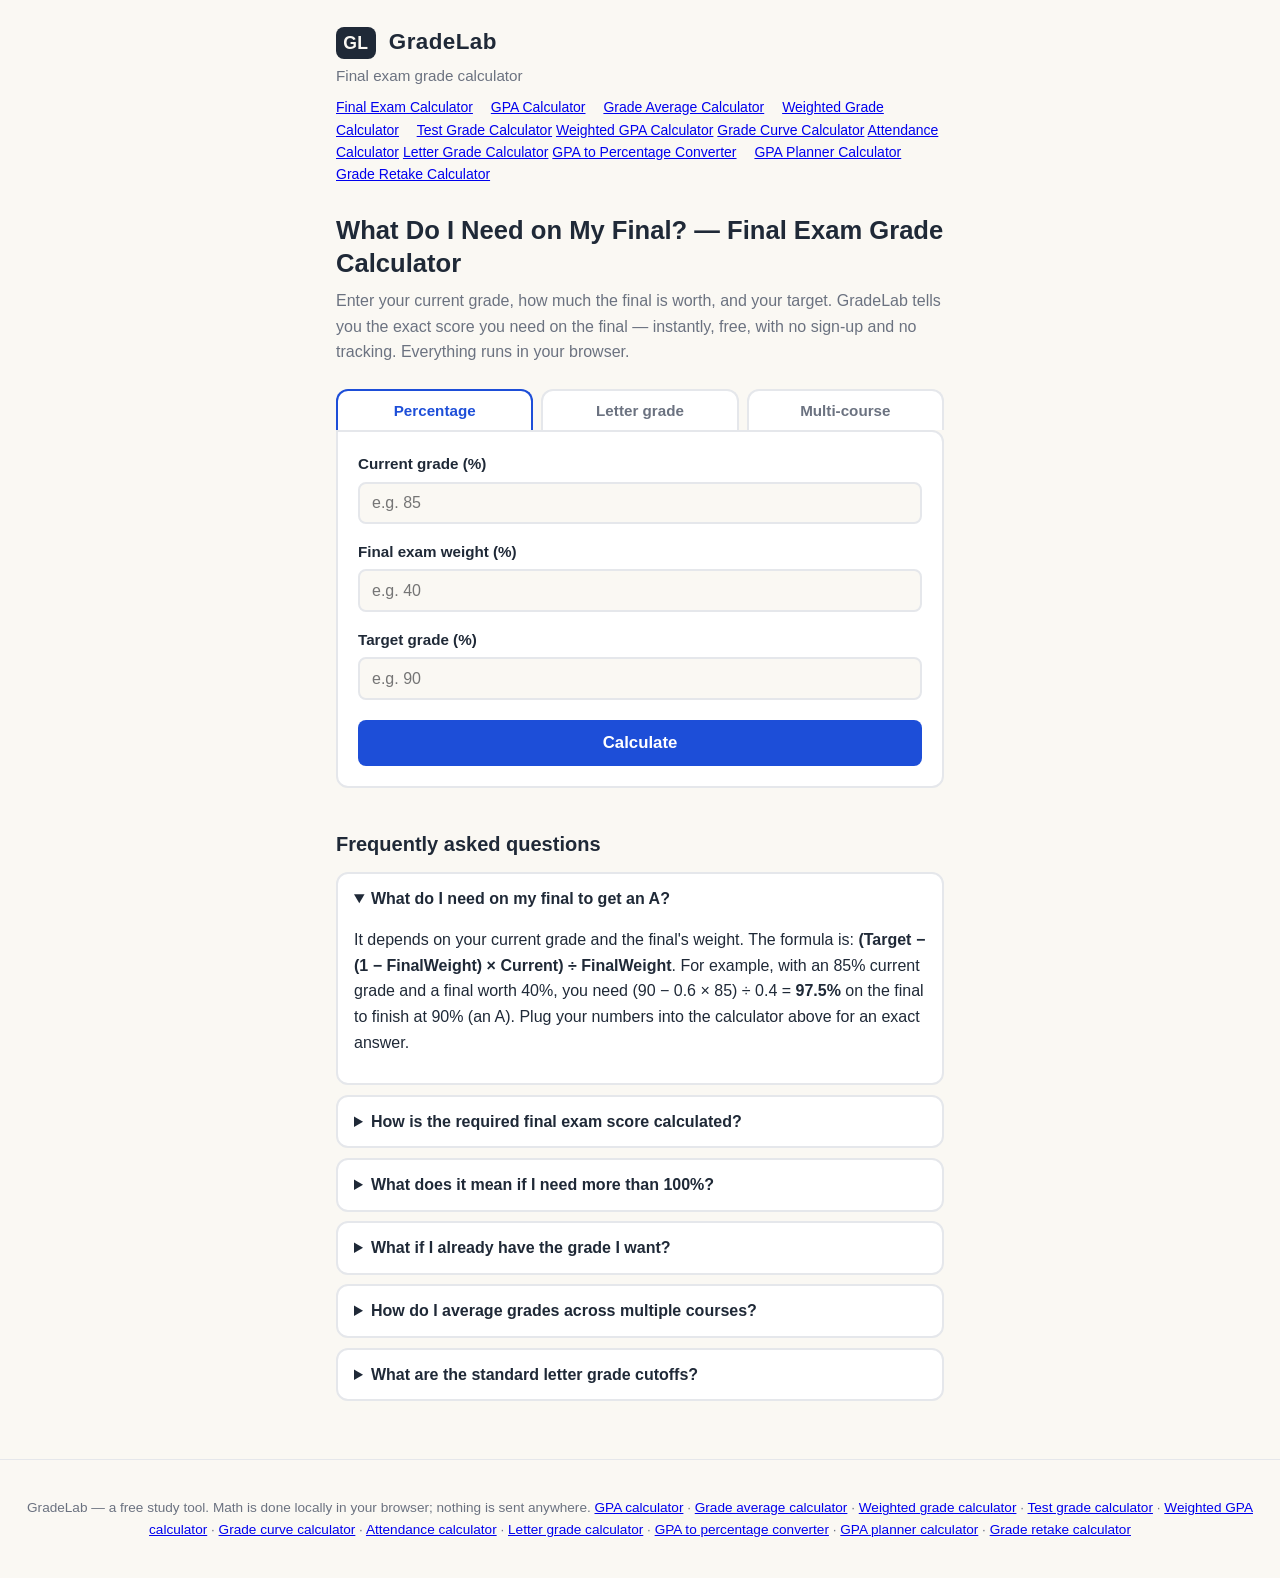
==== commit 509d339f: "deploy index.html" ====
--- a/index.html
+++ b/index.html
@@ -78,6 +78,7 @@
     <a href="letter-grade">Letter Grade Calculator</a>
     <a href="gpa-to-percentage" style="margin-right:14px;">GPA to Percentage Converter</a>
     <a href="gpa-planner">GPA Planner Calculator</a>
+    <a href="grade-retake">Grade Retake Calculator</a>
   </nav>
 </header>
 
@@ -183,7 +184,7 @@
 </main>
 
 <footer class="site-footer">
-  <p>GradeLab — a free study tool. Math is done locally in your browser; nothing is sent anywhere. <a href="gpa-calculator">GPA calculator</a> · <a href="grade-average">Grade average calculator</a> · <a href="weighted-grade">Weighted grade calculator</a> · <a href="test-grade">Test grade calculator</a> · <a href="weighted-gpa">Weighted GPA calculator</a> · <a href="grade-curve">Grade curve calculator</a> · <a href="attendance">Attendance calculator</a> · <a href="letter-grade">Letter grade calculator</a> · <a href="gpa-to-percentage">GPA to percentage converter</a> · <a href="gpa-planner">GPA planner calculator</a></p>
+  <p>GradeLab — a free study tool. Math is done locally in your browser; nothing is sent anywhere. <a href="gpa-calculator">GPA calculator</a> · <a href="grade-average">Grade average calculator</a> · <a href="weighted-grade">Weighted grade calculator</a> · <a href="test-grade">Test grade calculator</a> · <a href="weighted-gpa">Weighted GPA calculator</a> · <a href="grade-curve">Grade curve calculator</a> · <a href="attendance">Attendance calculator</a> · <a href="letter-grade">Letter grade calculator</a> · <a href="gpa-to-percentage">GPA to percentage converter</a> · <a href="gpa-planner">GPA planner calculator</a> · <a href="grade-retake">Grade retake calculator</a></p>
 </footer>
 
 <script src="app.js"></script>
